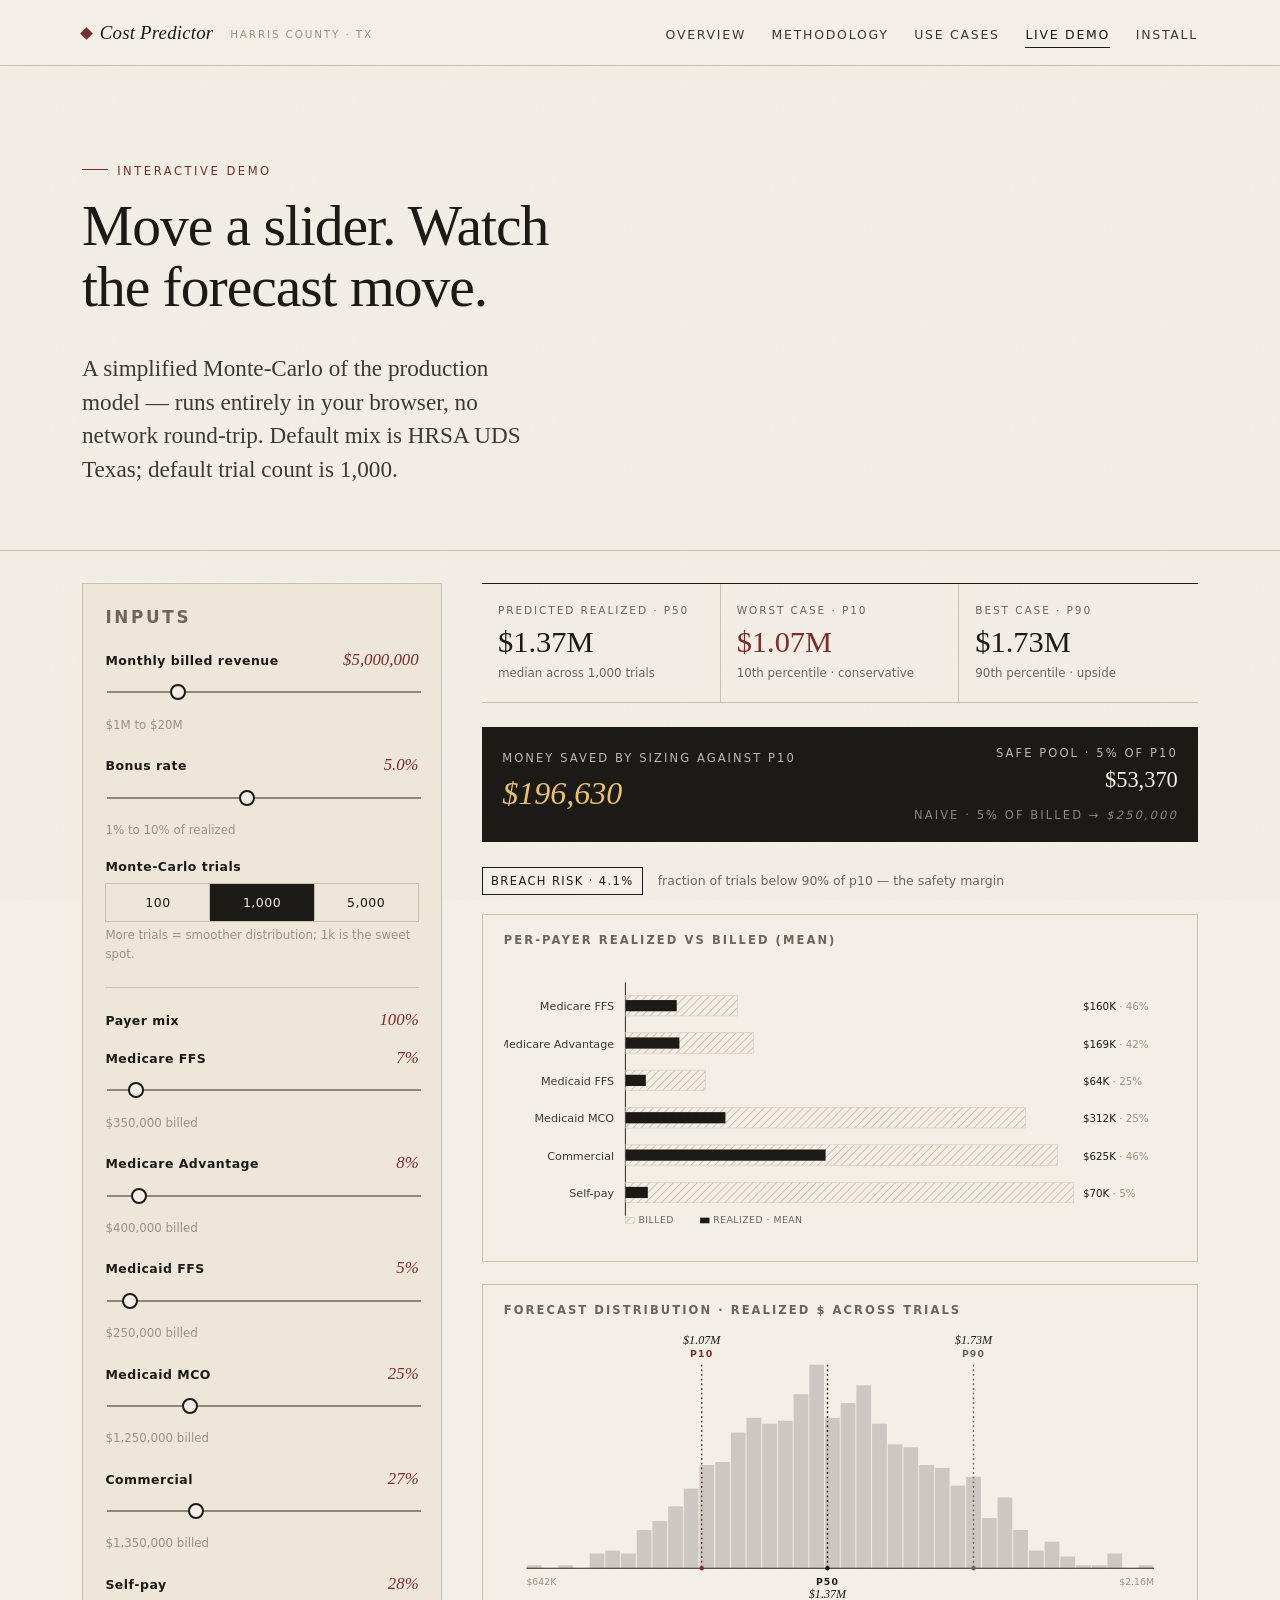
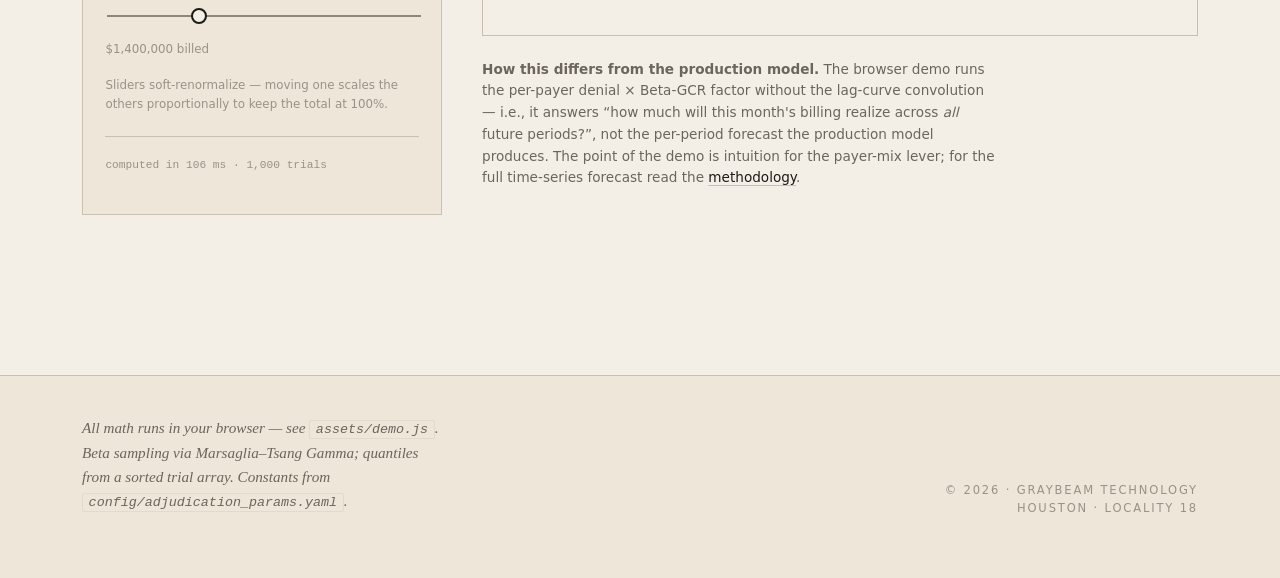
==== demo.html @ bbec0653 "Initial commit: static site for Cost Predictor. Five-page documentation + interactive demo for the c" ====
<!doctype html>
<html lang="en">
<head>
  <meta charset="utf-8">
  <meta name="viewport" content="width=device-width, initial-scale=1">
  <title>Live demo — Cost Predictor</title>
  <meta name="description" content="Interactive Monte-Carlo demo: tune monthly billed revenue, payer mix, and bonus rate, watch the realized-revenue forecast and bonus pool size update in real time.">
  <link rel="stylesheet" href="assets/styles.css">
</head>
<body>
  <a class="skip" href="#main">Skip to content</a>

  <header class="site-header">
    <div class="site-header__inner">
      <a class="brand" href="index.html">
        <span class="brand__mark" aria-hidden="true"></span>
        <span class="brand__name">Cost&nbsp;Predictor</span>
        <sub>Harris County · TX</sub>
      </a>
      <nav class="nav" aria-label="Primary">
        <a href="index.html">Overview</a>
        <a href="methodology.html">Methodology</a>
        <a href="usage.html">Use cases</a>
        <a href="demo.html" aria-current="page">Live demo</a>
        <a href="install.html">Install</a>
      </nav>
    </div>
  </header>

  <main id="main">

    <section class="hero" style="padding-bottom:2rem;">
      <div class="container">
        <p class="eyebrow">Interactive demo</p>
        <h1 style="max-width:18ch;">Move a slider. Watch the forecast move.</h1>
        <p class="lede">
          A simplified Monte-Carlo of the production model — runs entirely
          in your browser, no network round-trip. Default mix is HRSA UDS
          Texas; default trial count is 1,000.
        </p>
      </div>
    </section>

    <section class="container" style="margin-top:2rem;">
      <div class="demo-grid">

        <!-- ========== CONTROLS ========== -->
        <aside class="controls" aria-label="Demo inputs">
          <h2>Inputs</h2>

          <div class="field">
            <div class="field__head">
              <label for="monthly-billed" class="field__label">Monthly billed revenue</label>
              <span class="field__value" id="monthly-billed-value">$5,000,000</span>
            </div>
            <input type="range" id="monthly-billed" min="1000000" max="20000000" step="250000" value="5000000" aria-label="Monthly billed revenue in dollars">
            <div class="field__sub">$1M to $20M</div>
          </div>

          <div class="field">
            <div class="field__head">
              <label for="bonus-rate" class="field__label">Bonus rate</label>
              <span class="field__value" id="bonus-rate-value">5.0%</span>
            </div>
            <input type="range" id="bonus-rate" min="1" max="10" step="0.5" value="5" aria-label="Bonus rate as percentage of realized">
            <div class="field__sub">1% to 10% of realized</div>
          </div>

          <div class="field">
            <div class="field__head">
              <span class="field__label">Monte-Carlo trials</span>
            </div>
            <div class="radio-row" role="radiogroup" aria-label="Number of Monte-Carlo trials">
              <label><input type="radio" name="trials" value="100"><span>100</span></label>
              <label><input type="radio" name="trials" value="1000" checked><span>1,000</span></label>
              <label><input type="radio" name="trials" value="5000"><span>5,000</span></label>
            </div>
            <div class="field__sub">More trials = smoother distribution; 1k is the sweet spot.</div>
          </div>

          <div style="border-top:1px solid var(--rule); margin-top:1.4rem; padding-top:1.2rem;">
            <div class="field__head" style="margin-bottom:.7rem;">
              <span class="field__label">Payer mix</span>
              <span class="field__value" id="mix-total">100%</span>
            </div>
            <div id="payer-mix"></div>
            <p class="field__sub" style="margin-top:.65rem;">
              Sliders soft-renormalize — moving one scales the others
              proportionally to keep the total at 100%.
            </p>
          </div>

          <div style="border-top:1px solid var(--rule); margin-top:1.4rem; padding-top:1rem;">
            <p id="perf" class="field__sub" style="font-family:var(--mono); font-size:.7rem; color:var(--ink-faint);">computing…</p>
          </div>
        </aside>

        <!-- ========== READOUTS ========== -->
        <div class="readouts">

          <!-- Headline numbers -->
          <div class="readout-grid">
            <div class="readout">
              <div class="readout__label">Predicted realized · p50</div>
              <div class="readout__value" id="hd-p50">—</div>
              <div class="readout__sub" id="hd-p50-sub">median across trials</div>
            </div>
            <div class="readout">
              <div class="readout__label">Worst case · p10</div>
              <div class="readout__value readout__value--accent" id="hd-p10">—</div>
              <div class="readout__sub" id="hd-p10-sub">10th percentile</div>
            </div>
            <div class="readout">
              <div class="readout__label">Best case · p90</div>
              <div class="readout__value" id="hd-p90">—</div>
              <div class="readout__sub" id="hd-p90-sub">90th percentile</div>
            </div>
          </div>

          <!-- Bonus banner: the headline outcome -->
          <div class="banner" role="status" aria-live="polite">
            <div>
              <div class="banner__title">Money saved by sizing against p10</div>
              <div class="banner__value" id="hd-saved">—</div>
            </div>
            <div style="text-align:right;">
              <div class="banner__title">Safe pool · 5% of p10</div>
              <div style="font-family:var(--serif); font-feature-settings:'onum' 1, 'pnum' 1; font-size:1.4rem; color:var(--paper);" id="hd-safe">—</div>
              <div class="banner__title" style="margin-top:.5rem; opacity:.5;">Naive · 5% of billed → <span id="hd-naive" style="font-style:italic;">—</span></div>
            </div>
          </div>

          <!-- Calibration cue badge -->
          <div style="margin-bottom:1.2rem;">
            <span id="breach-badge" class="badge badge--good">
              <span class="badge__dot"></span>
              Breach risk · 0.0%
            </span>
            <span style="font-family:var(--sans); font-size:.78rem; color:var(--ink-mute); margin-left:.6rem;">
              fraction of trials below 90% of p10 — the safety margin
            </span>
          </div>

          <!-- Per-payer bar chart -->
          <div class="chart-block">
            <h3>Per-payer realized vs billed (mean)</h3>
            <svg id="chart-bars" viewBox="0 0 720 280" xmlns="http://www.w3.org/2000/svg" role="img" aria-label="Per-payer billed and realized bars"></svg>
          </div>

          <!-- Forecast histogram -->
          <div class="chart-block">
            <h3>Forecast distribution · realized $ across trials</h3>
            <svg id="chart-hist" viewBox="0 0 720 280" xmlns="http://www.w3.org/2000/svg" role="img" aria-label="Histogram of realized revenue across Monte-Carlo trials"></svg>
          </div>

          <p style="font-family:var(--sans); font-size:.85rem; color:var(--ink-mute); max-width:60ch;">
            <strong>How this differs from the production model.</strong>
            The browser demo runs the per-payer denial × Beta-GCR factor
            without the lag-curve convolution — i.e., it answers
            &ldquo;how much will this month's billing realize across
            <em>all</em> future periods?&rdquo;, not the per-period
            forecast the production model produces. The point of the
            demo is intuition for the payer-mix lever; for the full
            time-series forecast read the
            <a href="methodology.html">methodology</a>.
          </p>

        </div>

      </div>
    </section>

  </main>

  <footer class="site-footer">
    <div class="site-footer__inner">
      <p class="colophon">
        All math runs in your browser — see <code>assets/demo.js</code>.
        Beta sampling via Marsaglia–Tsang Gamma; quantiles from a sorted
        trial array. Constants from
        <code>config/adjudication_params.yaml</code>.
      </p>
      <p class="footer-meta">
        © 2026 · GrayBeam Technology<br>
        Houston · Locality 18
      </p>
    </div>
  </footer>

  <script src="assets/site.js"></script>
  <script src="assets/demo.js"></script>
</body>
</html>
---- assets/styles.css ----
/* ==========================================================================
   Cost Predictor — site styles
   Editorial, NEJM-meets-Stripe. Cream paper, deep ink, muted claret accent.
   ========================================================================== */

/* ---- Tokens ------------------------------------------------------------- */

:root {
  /* Ink & paper */
  --paper:          #F4EFE6;     /* warm cream */
  --paper-soft:     #EDE6D9;     /* deeper cream — sidebars, table stripes */
  --paper-edge:     #E2DACB;     /* hairlines on cream */
  --ink:            #1B1A17;     /* near-black, slight warm */
  --ink-soft:       #3C3A35;
  --ink-mute:       #6B655B;     /* secondary copy */
  --ink-faint:      #9A9286;     /* meta */
  --rule:           #C9C0AE;     /* keylines */
  --rule-strong:    #8E8676;

  /* Single accent: muted claret */
  --claret:         #7A2E2E;
  --claret-deep:    #5E2222;
  --claret-faint:   rgba(122, 46, 46, 0.08);

  /* Charts */
  --chart-billed:   #C9C0AE;     /* light hatch */
  --chart-realized: #1B1A17;     /* dark fill */
  --chart-p10:      #7A2E2E;
  --chart-p50:      #1B1A17;
  --chart-p90:      #6B655B;

  /* Type stack */
  --serif: "Iowan Old Style", "Charter", "Palatino Linotype", "Palatino",
           ui-serif, Georgia, serif;
  --sans:  ui-sans-serif, system-ui, -apple-system, "Segoe UI", "Helvetica Neue",
           Arial, "Noto Sans", sans-serif;
  --mono:  ui-monospace, "SF Mono", "Menlo", "Consolas", "Liberation Mono",
           monospace;

  /* Scale */
  --measure: 64ch;
  --gutter: clamp(1.25rem, 2.5vw, 2rem);
  --content-max: 1180px;

  /* Numbers */
  --tnum: "tnum" 1, "lnum" 1;       /* tabular lining */
  --onum: "onum" 1, "pnum" 1;       /* old-style proportional */
}

/* ---- Reset-ish ---------------------------------------------------------- */

*, *::before, *::after { box-sizing: border-box; }

html {
  -webkit-text-size-adjust: 100%;
  text-size-adjust: 100%;
  scroll-behavior: smooth;
}

body {
  margin: 0;
  background: var(--paper);
  color: var(--ink);
  font-family: var(--sans);
  font-size: 17px;
  line-height: 1.6;
  font-feature-settings: "kern" 1, "liga" 1;
  -webkit-font-smoothing: antialiased;
  -moz-osx-font-smoothing: grayscale;
}

img, svg { max-width: 100%; display: block; }

a {
  color: var(--ink);
  text-decoration: underline;
  text-decoration-color: var(--rule);
  text-decoration-thickness: 1px;
  text-underline-offset: 3px;
  transition: text-decoration-color 120ms ease, color 120ms ease;
}
a:hover { text-decoration-color: var(--claret); color: var(--claret); }

::selection { background: var(--claret); color: var(--paper); }

/* ---- Subtle paper grain via SVG noise ---------------------------------- */

body::before {
  content: "";
  position: fixed;
  inset: 0;
  pointer-events: none;
  z-index: 0;
  opacity: 0.35;
  mix-blend-mode: multiply;
  background-image: url("data:image/svg+xml;utf8,<svg xmlns='http://www.w3.org/2000/svg' width='240' height='240'><filter id='n'><feTurbulence type='fractalNoise' baseFrequency='0.9' numOctaves='2' stitchTiles='stitch'/><feColorMatrix values='0 0 0 0 0.10  0 0 0 0 0.09  0 0 0 0 0.08  0 0 0 0.05 0'/></filter><rect width='100%' height='100%' filter='url(%23n)'/></svg>");
}

main, header, footer { position: relative; z-index: 1; }

/* ---- Header / nav ------------------------------------------------------- */

.site-header {
  border-bottom: 1px solid var(--rule);
  background: var(--paper);
}

.site-header__inner {
  max-width: var(--content-max);
  margin: 0 auto;
  padding: 1.1rem var(--gutter);
  display: flex;
  align-items: baseline;
  justify-content: space-between;
  gap: 2rem;
}

.brand {
  display: inline-flex;
  align-items: baseline;
  gap: 0.55rem;
  text-decoration: none;
  color: var(--ink);
  font-family: var(--serif);
  font-style: italic;
  font-size: 1.18rem;
  letter-spacing: 0.01em;
}
.brand__mark {
  display: inline-block;
  width: 9px; height: 9px;
  background: var(--claret);
  transform: translateY(-1px) rotate(45deg);
}
.brand__name { font-style: italic; }

.brand sub {
  font-family: var(--sans);
  font-style: normal;
  font-size: 0.65rem;
  letter-spacing: 0.18em;
  text-transform: uppercase;
  color: var(--ink-faint);
  margin-left: 0.5rem;
  position: relative;
  bottom: 0.05em;
}

.nav { display: flex; gap: 1.6rem; }
.nav a {
  font-family: var(--sans);
  font-size: 0.78rem;
  letter-spacing: 0.14em;
  text-transform: uppercase;
  color: var(--ink-soft);
  text-decoration: none;
  padding-bottom: 2px;
  border-bottom: 1px solid transparent;
}
.nav a:hover { color: var(--claret); border-bottom-color: var(--claret); }
.nav a[aria-current="page"] {
  color: var(--ink);
  border-bottom-color: var(--ink);
}

@media (max-width: 720px) {
  .site-header__inner { flex-direction: column; align-items: flex-start; gap: 0.75rem; }
  .nav { flex-wrap: wrap; gap: 1rem; }
}

/* ---- Layout primitives -------------------------------------------------- */

.container {
  max-width: var(--content-max);
  margin: 0 auto;
  padding: 0 var(--gutter);
}

.prose {
  max-width: var(--measure);
}

main {
  padding-bottom: 5rem;
}

section + section { margin-top: 4.5rem; }

/* Asymmetric editorial grid: marginalia on the left, body on the right */
.layout-margin {
  display: grid;
  grid-template-columns: 11rem 1fr;
  gap: 2.25rem;
  align-items: start;
}
.layout-margin > .marginalia {
  font-family: var(--sans);
  font-size: 0.72rem;
  letter-spacing: 0.18em;
  text-transform: uppercase;
  color: var(--ink-faint);
  padding-top: 0.6rem;
  border-top: 1px solid var(--rule);
}
.layout-margin > .marginalia em {
  display: block;
  font-style: normal;
  letter-spacing: 0;
  text-transform: none;
  font-size: 0.85rem;
  color: var(--ink-mute);
  margin-top: 0.5rem;
  font-family: var(--serif);
}

@media (max-width: 880px) {
  .layout-margin { grid-template-columns: 1fr; gap: 0.75rem; }
  .layout-margin > .marginalia {
    border-top: none;
    border-left: 2px solid var(--claret);
    padding: 0.1rem 0 0.1rem 0.75rem;
  }
}

/* ---- Typography --------------------------------------------------------- */

h1, h2, h3, h4 {
  font-family: var(--serif);
  font-weight: 500;
  color: var(--ink);
  letter-spacing: -0.005em;
  line-height: 1.15;
  margin: 0 0 0.6em;
}

h1 {
  font-size: clamp(2.4rem, 5vw, 3.6rem);
  letter-spacing: -0.018em;
  line-height: 1.05;
}
h2 {
  font-size: clamp(1.6rem, 3vw, 2.1rem);
  margin-top: 0;
}
h3 {
  font-size: 1.18rem;
  font-weight: 600;
  letter-spacing: 0;
}
h4 {
  font-family: var(--sans);
  font-size: 0.75rem;
  letter-spacing: 0.18em;
  text-transform: uppercase;
  color: var(--ink-mute);
  font-weight: 600;
  margin-bottom: 0.4em;
}

p { margin: 0 0 1.05em; }

.eyebrow {
  font-family: var(--sans);
  font-size: 0.72rem;
  letter-spacing: 0.22em;
  text-transform: uppercase;
  color: var(--claret);
  margin: 0 0 1rem;
  display: inline-block;
}
.eyebrow::before {
  content: "";
  display: inline-block;
  width: 1.6rem;
  height: 1px;
  background: var(--claret);
  vertical-align: middle;
  margin-right: 0.6rem;
  transform: translateY(-2px);
}

.lede {
  font-family: var(--serif);
  font-size: clamp(1.2rem, 2vw, 1.45rem);
  line-height: 1.45;
  color: var(--ink-soft);
  max-width: 38ch;
  margin: 0 0 2rem;
}

.dropcap::first-letter {
  font-family: var(--serif);
  float: left;
  font-size: 4.2em;
  line-height: 0.85;
  padding: 0.15em 0.12em 0 0;
  color: var(--claret);
  font-weight: 500;
}

.smallcaps {
  font-variant-caps: all-small-caps;
  letter-spacing: 0.06em;
}

.num-tab { font-variant-numeric: tabular-nums lining-nums; }
.num-old { font-variant-numeric: oldstyle-nums proportional-nums; }

/* Page hero */
.hero {
  padding: clamp(3rem, 7vw, 6rem) 0 clamp(2.5rem, 5vw, 4rem);
  border-bottom: 1px solid var(--rule);
}
.hero__inner {
  display: grid;
  grid-template-columns: 1fr 0.85fr;
  gap: clamp(1.5rem, 4vw, 4rem);
  align-items: end;
}
@media (max-width: 880px) {
  .hero__inner { grid-template-columns: 1fr; }
}

/* ---- Headline numbers (stat block) ------------------------------------- */

.stat-grid {
  display: grid;
  grid-template-columns: repeat(auto-fit, minmax(180px, 1fr));
  gap: 0;
  border-top: 1px solid var(--ink);
  border-bottom: 1px solid var(--ink);
}
.stat {
  padding: 1.4rem 1.2rem 1.5rem;
  border-right: 1px solid var(--rule);
}
.stat:last-child { border-right: none; }
.stat__label {
  font-family: var(--sans);
  font-size: 0.66rem;
  letter-spacing: 0.2em;
  text-transform: uppercase;
  color: var(--ink-mute);
  margin-bottom: 0.6rem;
}
.stat__value {
  font-family: var(--serif);
  font-size: clamp(1.9rem, 3.5vw, 2.6rem);
  font-feature-settings: var(--onum);
  line-height: 1;
  color: var(--ink);
  letter-spacing: -0.01em;
}
.stat__value--accent { color: var(--claret); }
.stat__sub {
  font-family: var(--sans);
  font-size: 0.78rem;
  color: var(--ink-mute);
  margin-top: 0.45rem;
}

@media (max-width: 720px) {
  .stat { border-right: none; border-bottom: 1px solid var(--rule); }
  .stat:last-child { border-bottom: none; }
}

/* ---- Cards (what-it-does) ---------------------------------------------- */

.cards {
  display: grid;
  grid-template-columns: repeat(3, 1fr);
  gap: 0;
  border-top: 1px solid var(--rule);
  border-bottom: 1px solid var(--rule);
}
.card {
  padding: 2rem 1.6rem 2.2rem;
  border-right: 1px solid var(--rule);
  position: relative;
}
.card:last-child { border-right: none; }
.card__num {
  font-family: var(--serif);
  font-style: italic;
  font-size: 0.92rem;
  color: var(--claret);
  margin-bottom: 0.4rem;
  letter-spacing: 0.05em;
}
.card h3 { margin-bottom: 0.5em; font-size: 1.22rem; }
.card p { color: var(--ink-mute); font-size: 0.96rem; margin: 0; }

@media (max-width: 880px) {
  .cards { grid-template-columns: 1fr; }
  .card { border-right: none; border-bottom: 1px solid var(--rule); }
  .card:last-child { border-bottom: none; }
}

/* ---- Buttons / CTAs ----------------------------------------------------- */

.btn-row {
  display: flex;
  gap: 0.85rem;
  flex-wrap: wrap;
  align-items: center;
}

.btn {
  display: inline-flex;
  align-items: center;
  gap: 0.55rem;
  padding: 0.78em 1.25em;
  font-family: var(--sans);
  font-size: 0.78rem;
  letter-spacing: 0.16em;
  text-transform: uppercase;
  text-decoration: none;
  border: 1px solid var(--ink);
  background: var(--ink);
  color: var(--paper);
  transition: background 120ms ease, color 120ms ease, border-color 120ms ease,
              transform 120ms ease;
}
.btn:hover {
  background: var(--claret);
  border-color: var(--claret);
  color: var(--paper);
  text-decoration: none;
}
.btn--ghost {
  background: transparent;
  color: var(--ink);
}
.btn--ghost:hover {
  background: var(--ink);
  color: var(--paper);
}
.btn::after {
  content: "→";
  transition: transform 160ms ease;
}
.btn:hover::after { transform: translateX(3px); }

/* ---- Footer ------------------------------------------------------------- */

.site-footer {
  border-top: 1px solid var(--rule);
  margin-top: 5rem;
  padding: 2.5rem 0 3rem;
  background: var(--paper-soft);
  position: relative;
  z-index: 1;
}
.site-footer__inner {
  max-width: var(--content-max);
  margin: 0 auto;
  padding: 0 var(--gutter);
  display: grid;
  grid-template-columns: 1fr auto;
  gap: 1.5rem;
  align-items: end;
}
.colophon {
  font-family: var(--serif);
  font-style: italic;
  font-size: 0.95rem;
  color: var(--ink-mute);
  max-width: 48ch;
}
.colophon strong { font-weight: 600; color: var(--ink-soft); font-style: normal; }

.footer-meta {
  font-family: var(--sans);
  font-size: 0.72rem;
  letter-spacing: 0.16em;
  text-transform: uppercase;
  color: var(--ink-faint);
  text-align: right;
}
.footer-meta a { color: var(--ink-soft); }

@media (max-width: 720px) {
  .site-footer__inner { grid-template-columns: 1fr; }
  .footer-meta { text-align: left; }
}

/* ---- Tables ------------------------------------------------------------- */

table {
  width: 100%;
  border-collapse: collapse;
  font-variant-numeric: tabular-nums lining-nums;
  font-size: 0.95rem;
  margin: 1.4rem 0 1.8rem;
}
thead th {
  text-align: left;
  font-family: var(--sans);
  font-size: 0.68rem;
  letter-spacing: 0.16em;
  text-transform: uppercase;
  color: var(--ink-mute);
  border-bottom: 1px solid var(--ink);
  padding: 0.55rem 0.85rem 0.5rem;
  font-weight: 600;
}
tbody td {
  border-bottom: 1px solid var(--paper-edge);
  padding: 0.65rem 0.85rem;
  color: var(--ink-soft);
}
tbody tr:last-child td { border-bottom: 1px solid var(--rule); }
.num { text-align: right; font-variant-numeric: tabular-nums lining-nums; }
.warn { color: var(--claret); font-weight: 600; }
.win  { color: var(--ink); font-weight: 600; }

caption {
  caption-side: top;
  text-align: left;
  font-family: var(--sans);
  font-size: 0.72rem;
  letter-spacing: 0.16em;
  text-transform: uppercase;
  color: var(--ink-mute);
  margin-bottom: 0.65rem;
}

/* ---- Code blocks -------------------------------------------------------- */

code, kbd, samp, pre {
  font-family: var(--mono);
}
code {
  font-size: 0.88em;
  background: var(--paper-soft);
  border: 1px solid var(--paper-edge);
  padding: 0.08em 0.42em;
  border-radius: 2px;
}

pre {
  position: relative;
  background: #FAF6EE;
  border: 1px solid var(--rule);
  border-left: 3px solid var(--claret);
  padding: 1rem 1.1rem 1rem;
  font-size: 0.84rem;
  line-height: 1.55;
  overflow-x: auto;
  margin: 1.2rem 0 1.6rem;
}
pre code {
  background: none;
  border: none;
  padding: 0;
  font-size: inherit;
}

.code-copy {
  position: absolute;
  top: 0.5rem;
  right: 0.55rem;
  font-family: var(--sans);
  font-size: 0.62rem;
  letter-spacing: 0.16em;
  text-transform: uppercase;
  color: var(--ink-faint);
  background: var(--paper);
  border: 1px solid var(--rule);
  padding: 0.32rem 0.55rem;
  cursor: pointer;
  transition: color 120ms ease, border-color 120ms ease;
}
.code-copy:hover { color: var(--claret); border-color: var(--claret); }
.code-copy[data-state="copied"] { color: var(--ink); border-color: var(--ink); }

/* ---- Lists -------------------------------------------------------------- */

ul, ol { padding-left: 1.4rem; margin: 0 0 1.05em; }
li { margin-bottom: 0.4em; color: var(--ink-soft); }
li::marker { color: var(--ink-faint); }

ul.dash {
  list-style: none;
  padding-left: 0;
}
ul.dash li {
  position: relative;
  padding-left: 1.4em;
}
ul.dash li::before {
  content: "—";
  color: var(--claret);
  position: absolute;
  left: 0;
  font-family: var(--serif);
}

/* ---- Pull-quote / sidenote --------------------------------------------- */

.pull {
  font-family: var(--serif);
  font-size: clamp(1.3rem, 2.2vw, 1.6rem);
  line-height: 1.35;
  color: var(--ink);
  border-left: 2px solid var(--claret);
  padding: 0.2em 0 0.2em 1.1em;
  margin: 2rem 0;
  font-style: italic;
}

.callout {
  background: var(--paper-soft);
  border: 1px solid var(--rule);
  padding: 1.2rem 1.3rem;
  margin: 1.6rem 0;
  font-size: 0.95rem;
}
.callout strong { color: var(--ink); }

/* ---- Tabs (install page) ----------------------------------------------- */

.tabs {
  display: flex;
  gap: 0;
  border-bottom: 1px solid var(--ink);
  margin-bottom: 1.8rem;
}
.tab-btn {
  font-family: var(--sans);
  font-size: 0.78rem;
  letter-spacing: 0.16em;
  text-transform: uppercase;
  background: transparent;
  border: none;
  border-bottom: 2px solid transparent;
  padding: 0.85rem 1.3rem;
  margin-bottom: -1px;
  color: var(--ink-mute);
  cursor: pointer;
  transition: color 120ms ease, border-color 120ms ease;
}
.tab-btn:hover { color: var(--claret); }
.tab-btn[aria-selected="true"] {
  color: var(--ink);
  border-bottom-color: var(--ink);
}

.tab-panel { display: none; }
.tab-panel[data-active="true"] { display: block; }

/* ---- Demo controls ----------------------------------------------------- */

.demo-grid {
  display: grid;
  grid-template-columns: minmax(280px, 360px) 1fr;
  gap: 2.5rem;
  align-items: start;
}
@media (max-width: 980px) {
  .demo-grid { grid-template-columns: 1fr; }
}

.controls {
  background: var(--paper-soft);
  border: 1px solid var(--rule);
  padding: 1.5rem 1.4rem 1.7rem;
  position: sticky;
  top: 1rem;
}
.controls h2 {
  font-size: 1.05rem;
  font-family: var(--sans);
  text-transform: uppercase;
  letter-spacing: 0.16em;
  margin-bottom: 1.2rem;
  color: var(--ink-mute);
  font-weight: 600;
}

.field {
  margin-bottom: 1.1rem;
}
.field__head {
  display: flex;
  justify-content: space-between;
  align-items: baseline;
  margin-bottom: 0.35rem;
}
.field__label {
  font-family: var(--sans);
  font-size: 0.78rem;
  font-weight: 600;
  letter-spacing: 0.04em;
  color: var(--ink);
}
.field__value {
  font-family: var(--serif);
  font-feature-settings: var(--onum);
  font-size: 1.05rem;
  color: var(--claret);
  font-style: italic;
}
.field__sub {
  font-family: var(--sans);
  font-size: 0.74rem;
  color: var(--ink-faint);
  margin-top: 0.25rem;
}

input[type="range"] {
  -webkit-appearance: none;
  appearance: none;
  width: 100%;
  height: 22px;
  background: transparent;
  cursor: pointer;
}
input[type="range"]:focus { outline: none; }
input[type="range"]::-webkit-slider-runnable-track {
  height: 2px;
  background: var(--rule-strong);
  border-radius: 0;
}
input[type="range"]::-moz-range-track {
  height: 2px;
  background: var(--rule-strong);
}
input[type="range"]::-webkit-slider-thumb {
  -webkit-appearance: none;
  appearance: none;
  height: 16px;
  width: 16px;
  border-radius: 50%;
  background: var(--paper);
  border: 2px solid var(--ink);
  margin-top: -7px;
  transition: background 120ms ease, transform 120ms ease;
}
input[type="range"]:hover::-webkit-slider-thumb { background: var(--claret); border-color: var(--claret); }
input[type="range"]:focus-visible::-webkit-slider-thumb { box-shadow: 0 0 0 3px var(--claret-faint); }
input[type="range"]::-moz-range-thumb {
  height: 14px;
  width: 14px;
  border-radius: 50%;
  background: var(--paper);
  border: 2px solid var(--ink);
}

.radio-row {
  display: flex;
  gap: 0;
  border: 1px solid var(--rule);
}
.radio-row label {
  flex: 1;
  text-align: center;
  font-family: var(--sans);
  font-size: 0.78rem;
  letter-spacing: 0.04em;
  padding: 0.55rem 0.4rem;
  cursor: pointer;
  border-right: 1px solid var(--rule);
  transition: background 120ms ease, color 120ms ease;
}
.radio-row label:last-child { border-right: none; }
.radio-row input { position: absolute; opacity: 0; pointer-events: none; }
.radio-row input:checked + span,
.radio-row label.is-checked { color: var(--paper); }
.radio-row label:has(input:checked) {
  background: var(--ink);
  color: var(--paper);
}

/* Demo readouts */
.readout-grid {
  display: grid;
  grid-template-columns: repeat(3, 1fr);
  gap: 0;
  border-top: 1px solid var(--ink);
  border-bottom: 1px solid var(--rule);
  margin-bottom: 1.5rem;
}
.readout {
  padding: 1.1rem 1rem 1.2rem;
  border-right: 1px solid var(--rule);
}
.readout:last-child { border-right: none; }
.readout__label {
  font-family: var(--sans);
  font-size: 0.66rem;
  letter-spacing: 0.18em;
  text-transform: uppercase;
  color: var(--ink-mute);
  margin-bottom: 0.5rem;
}
.readout__value {
  font-family: var(--serif);
  font-feature-settings: var(--onum);
  font-size: clamp(1.5rem, 2.4vw, 1.9rem);
  line-height: 1;
}
.readout__value--accent { color: var(--claret); }
.readout__sub { font-family: var(--sans); font-size: 0.74rem; color: var(--ink-mute); margin-top: 0.4rem; }

@media (max-width: 720px) {
  .readout-grid { grid-template-columns: 1fr; }
  .readout { border-right: none; border-bottom: 1px solid var(--paper-edge); }
}

.banner {
  display: flex;
  justify-content: space-between;
  align-items: center;
  gap: 1.5rem;
  padding: 1rem 1.2rem;
  border: 1px solid var(--ink);
  background: var(--ink);
  color: var(--paper);
  margin-bottom: 1.5rem;
}
.banner__title {
  font-family: var(--sans);
  font-size: 0.72rem;
  letter-spacing: 0.18em;
  text-transform: uppercase;
  color: var(--paper);
  opacity: 0.75;
}
.banner__value {
  font-family: var(--serif);
  font-style: italic;
  font-size: clamp(1.6rem, 2.6vw, 2rem);
  font-feature-settings: var(--onum);
  color: #E9C16A;        /* warm gold within the dark banner — a single permitted secondary */
}

.badge {
  display: inline-flex;
  align-items: baseline;
  gap: 0.5rem;
  padding: 0.32em 0.7em;
  font-family: var(--sans);
  font-size: 0.72rem;
  letter-spacing: 0.12em;
  text-transform: uppercase;
  border: 1px solid var(--rule);
  background: var(--paper);
  color: var(--ink-mute);
}
.badge--good { border-color: var(--ink); color: var(--ink); }
.badge--warn { border-color: var(--claret); color: var(--claret); }
.badge__dot {
  display: inline-block;
  width: 6px; height: 6px; border-radius: 50%;
  background: var(--ink);
}
.badge--good .badge__dot { background: var(--ink); }
.badge--warn .badge__dot { background: var(--claret); }

/* Charts container */
.chart-block {
  background: var(--paper);
  border: 1px solid var(--rule);
  padding: 1.2rem 1.3rem 1.4rem;
  margin-bottom: 1.4rem;
}
.chart-block h3 {
  font-family: var(--sans);
  font-size: 0.72rem;
  letter-spacing: 0.18em;
  text-transform: uppercase;
  color: var(--ink-mute);
  margin-bottom: 0.95rem;
  font-weight: 600;
}

/* Methodology section markers */
.section-num {
  font-family: var(--serif);
  font-size: 0.78rem;
  letter-spacing: 0.05em;
  color: var(--claret);
  font-style: italic;
  margin-right: 0.6rem;
}

/* Architecture diagram surround */
.figure {
  margin: 2rem 0 2.4rem;
  border: 1px solid var(--rule);
  background: #FAF6EE;
  padding: 1.5rem 1.4rem 1.2rem;
}
.figure svg { width: 100%; height: auto; }
.figure figcaption {
  font-family: var(--sans);
  font-size: 0.78rem;
  color: var(--ink-mute);
  margin-top: 1rem;
  padding-top: 0.7rem;
  border-top: 1px solid var(--paper-edge);
  font-style: normal;
}
.figure figcaption strong {
  font-family: var(--sans);
  letter-spacing: 0.1em;
  text-transform: uppercase;
  font-size: 0.7rem;
  color: var(--claret);
  font-weight: 600;
  margin-right: 0.5rem;
}

/* Anchor list (methodology contents) */
.toc {
  margin: 0 0 2.5rem;
  padding: 1.1rem 1.2rem;
  background: var(--paper-soft);
  border-left: 2px solid var(--ink);
}
.toc h4 { margin: 0 0 0.6em; }
.toc ol {
  margin: 0;
  padding-left: 1.3rem;
  font-family: var(--serif);
  font-size: 1rem;
  font-feature-settings: var(--onum);
}
.toc ol li { color: var(--ink-soft); }
.toc a {
  text-decoration: none;
  color: var(--ink-soft);
}
.toc a:hover { color: var(--claret); }

/* Limitations list */
.limit-list {
  list-style: none;
  padding: 0;
  margin: 1.2rem 0;
  border-top: 1px solid var(--rule);
}
.limit-list li {
  padding: 0.85rem 0 0.85rem 1.5em;
  border-bottom: 1px solid var(--paper-edge);
  position: relative;
  font-size: 0.96rem;
  color: var(--ink-soft);
}
.limit-list li::before {
  content: "§";
  position: absolute;
  left: 0;
  top: 0.95rem;
  color: var(--claret);
  font-family: var(--serif);
  font-style: italic;
  font-size: 0.95em;
}

/* Honest Disclosure box */
.disclose {
  border: 1px dashed var(--rule-strong);
  padding: 1.1rem 1.3rem;
  margin: 2rem 0 1rem;
  background: transparent;
}
.disclose h4 {
  color: var(--claret);
  margin-bottom: 0.55em;
}
.disclose p { margin: 0; font-size: 0.96rem; color: var(--ink-soft); }

/* Skip link */
.skip {
  position: absolute;
  left: -9999px;
  top: auto;
}
.skip:focus {
  position: fixed;
  top: 1rem; left: 1rem;
  background: var(--ink); color: var(--paper);
  padding: 0.6rem 0.9rem; z-index: 100;
}
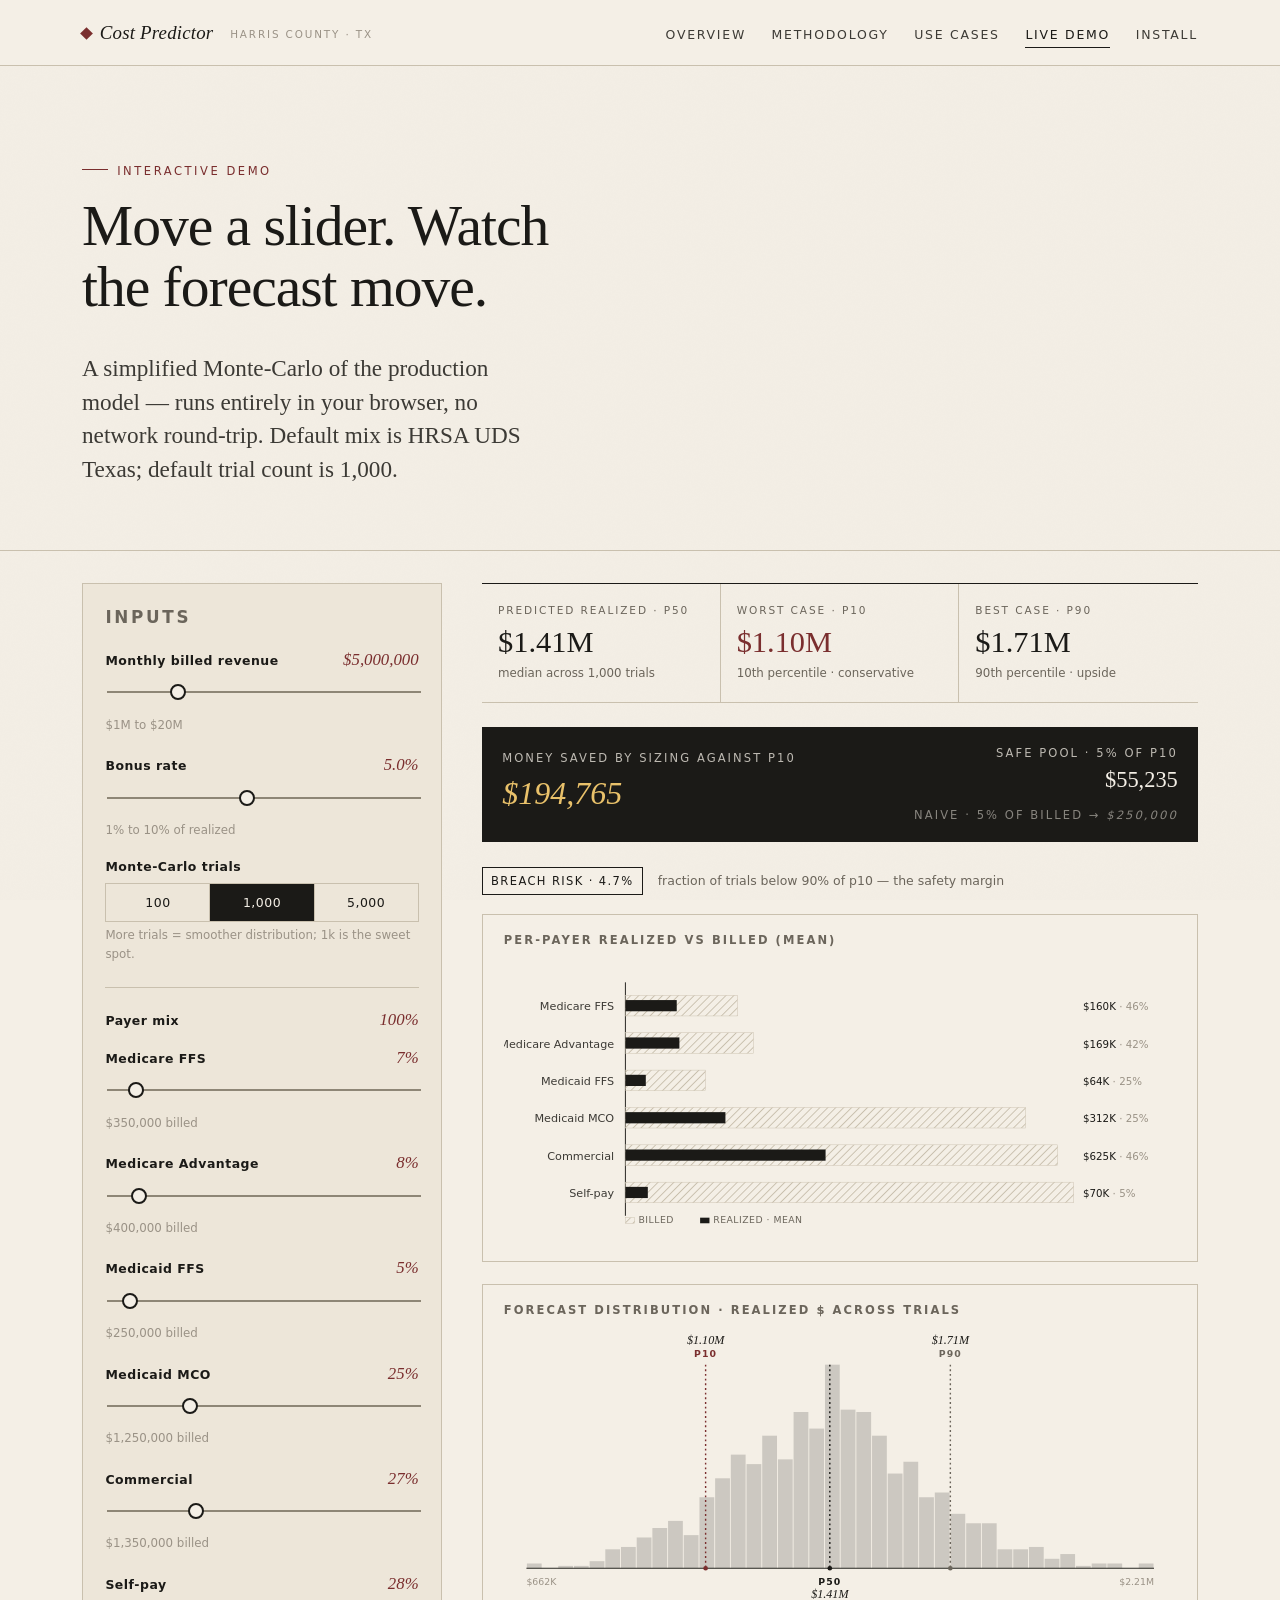
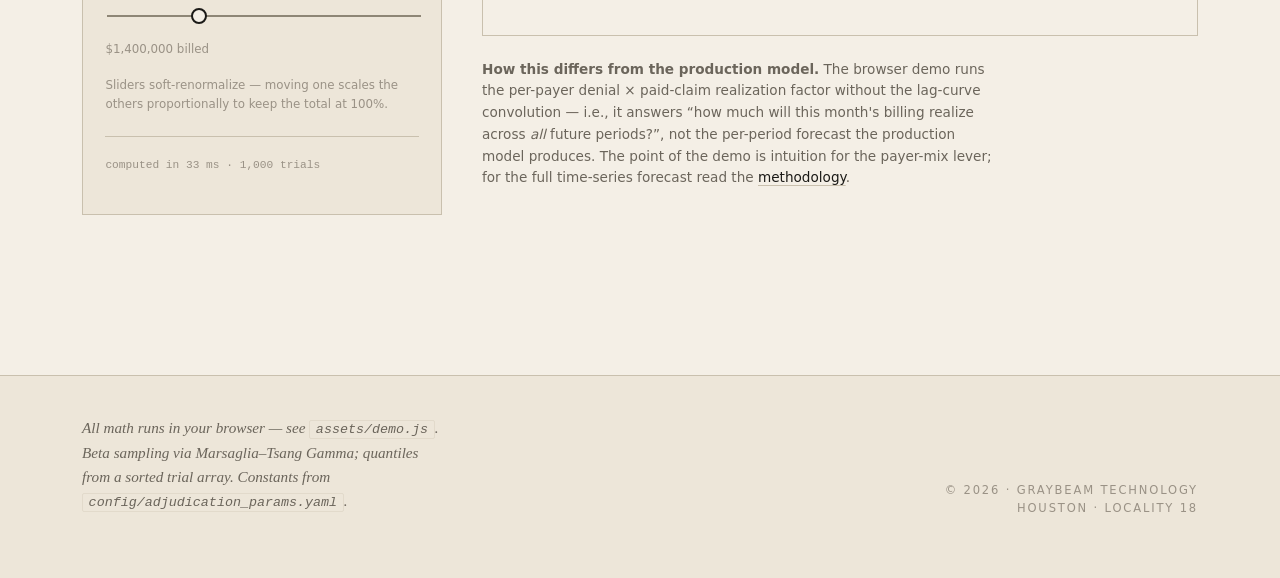
==== commit e7650785: "Refresh site with regenerated phase 6 metrics" ====
--- a/demo.html
+++ b/demo.html
@@ -155,7 +155,7 @@
 
           <p style="font-family:var(--sans); font-size:.85rem; color:var(--ink-mute); max-width:60ch;">
             <strong>How this differs from the production model.</strong>
-            The browser demo runs the per-payer denial × Beta-GCR factor
+            The browser demo runs the per-payer denial × paid-claim realization factor
             without the lag-curve convolution — i.e., it answers
             &ldquo;how much will this month's billing realize across
             <em>all</em> future periods?&rdquo;, not the per-period
